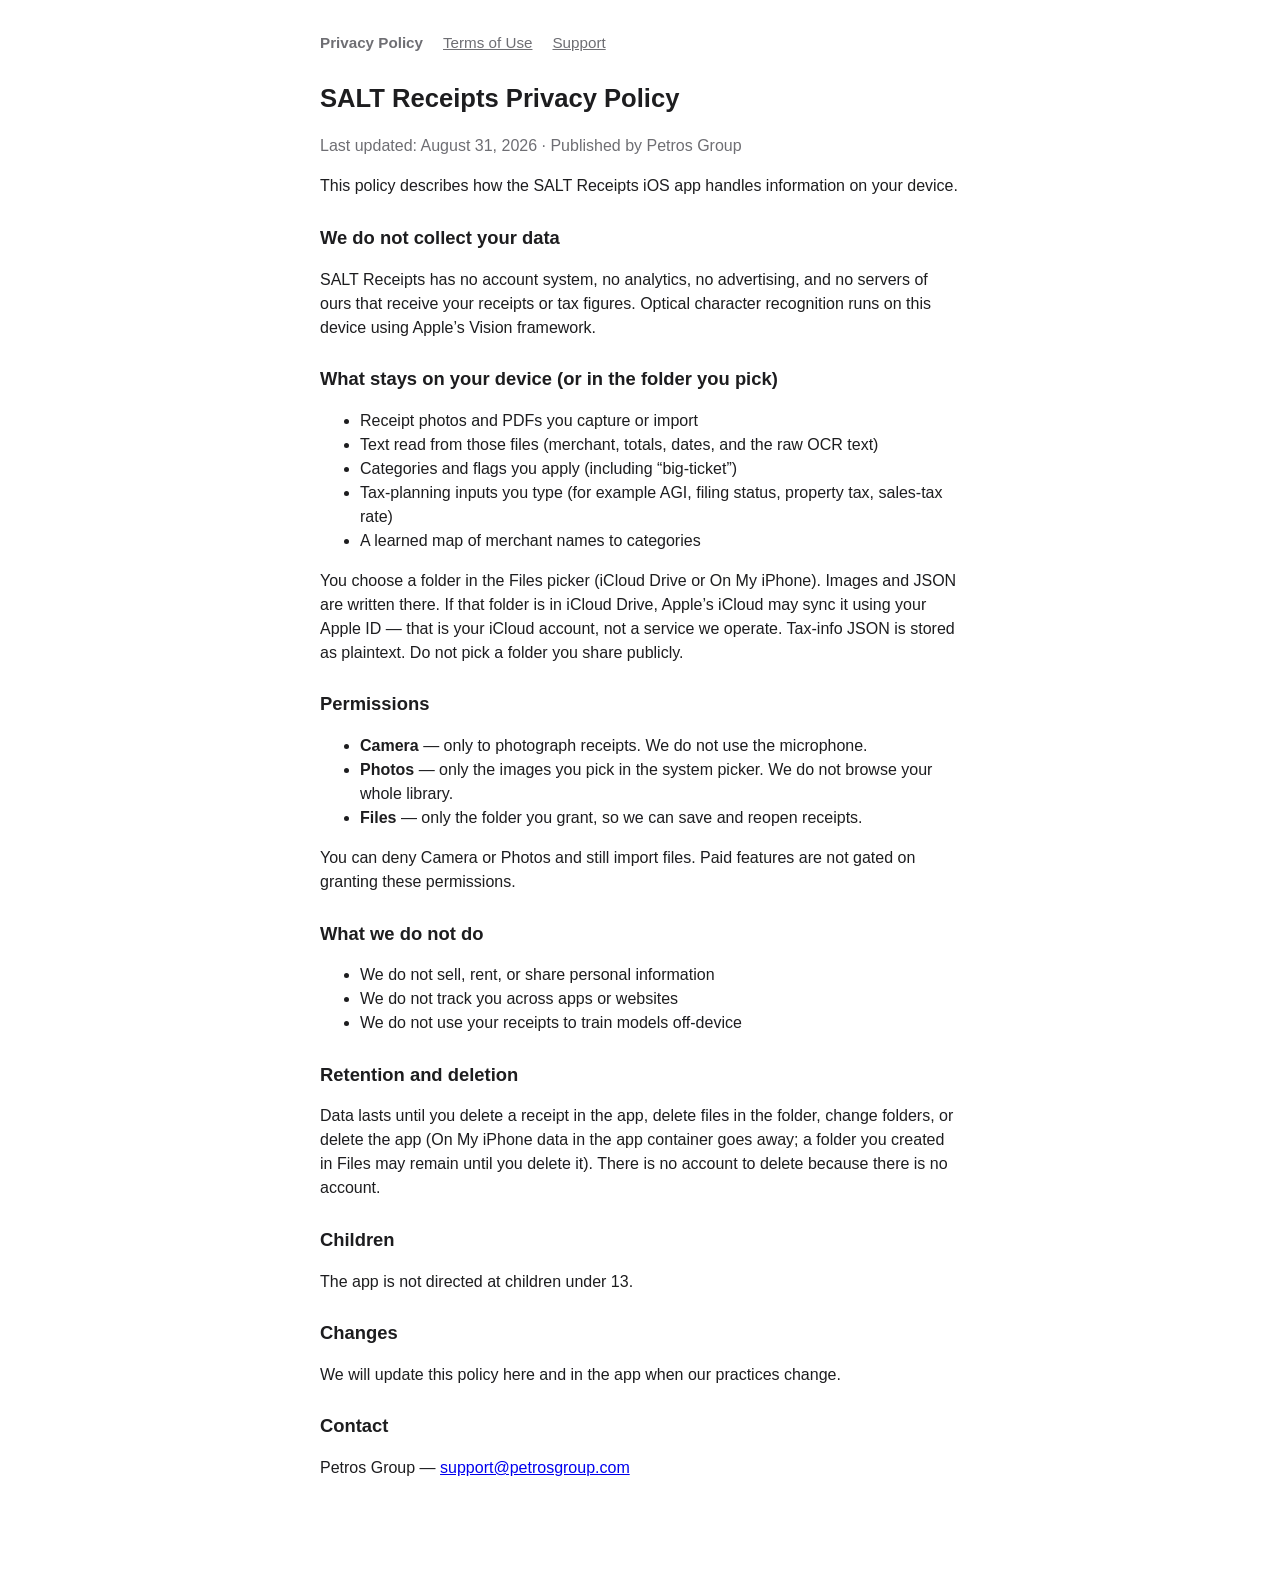
==== privacy.html @ dfa79977 "Publish SALT Receipts privacy, terms, and support pages." ====
<!DOCTYPE html>
<html lang="en">
<head>
  <meta charset="utf-8">
  <meta http-equiv="refresh" content="0; url=index.html">
  <link rel="canonical" href="index.html">
  <title>SALT Receipts Privacy Policy</title>
</head>
<body>
  <p>Moved to the <a href="index.html">SALT Receipts Privacy Policy</a>.</p>
</body>
</html>
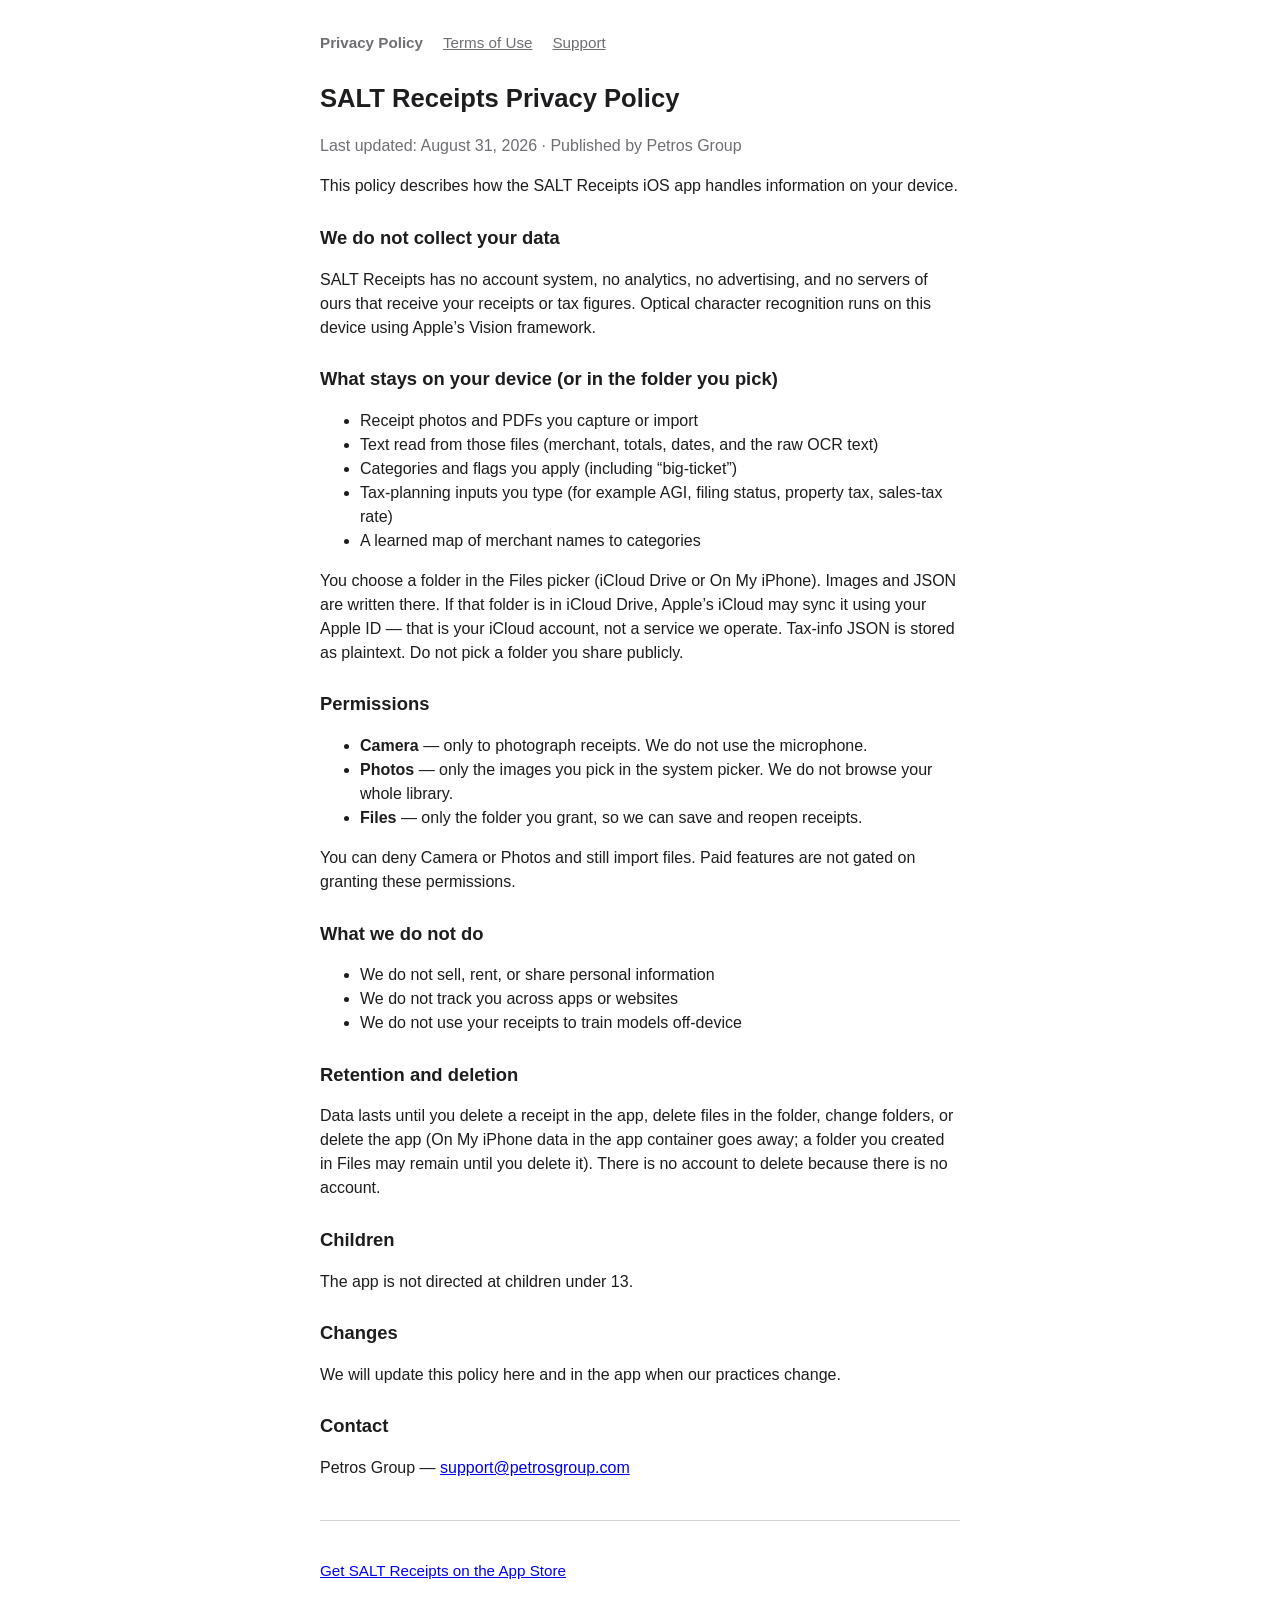
==== commit 5693885c: "Add Smart App Banner meta tag and App Store CTAs - Add apple-itunes-app meta tag to all public HTML " ====
--- a/privacy.html
+++ b/privacy.html
@@ -2,6 +2,7 @@
 <html lang="en">
 <head>
   <meta charset="utf-8">
+  <meta name="apple-itunes-app" content="app-id=6796087556">
   <meta http-equiv="refresh" content="0; url=index.html">
   <link rel="canonical" href="index.html">
   <title>SALT Receipts Privacy Policy</title>
